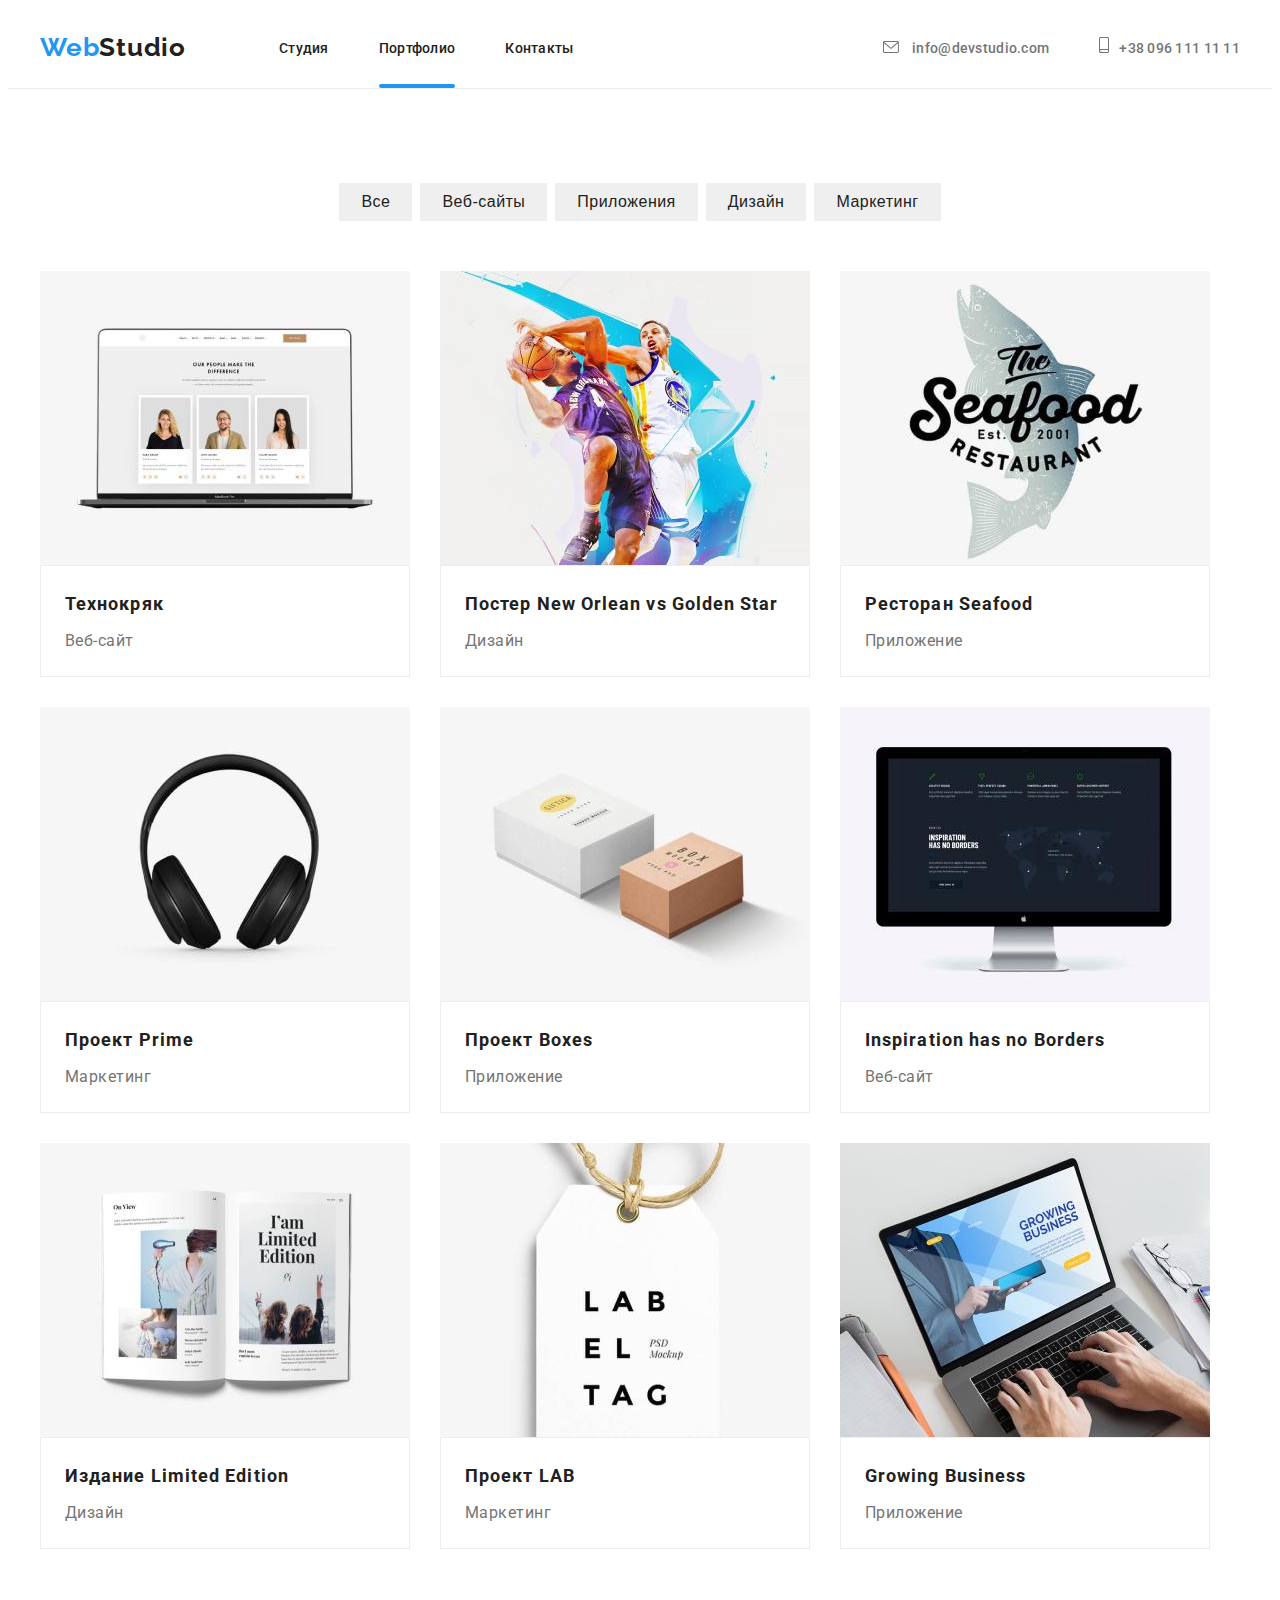
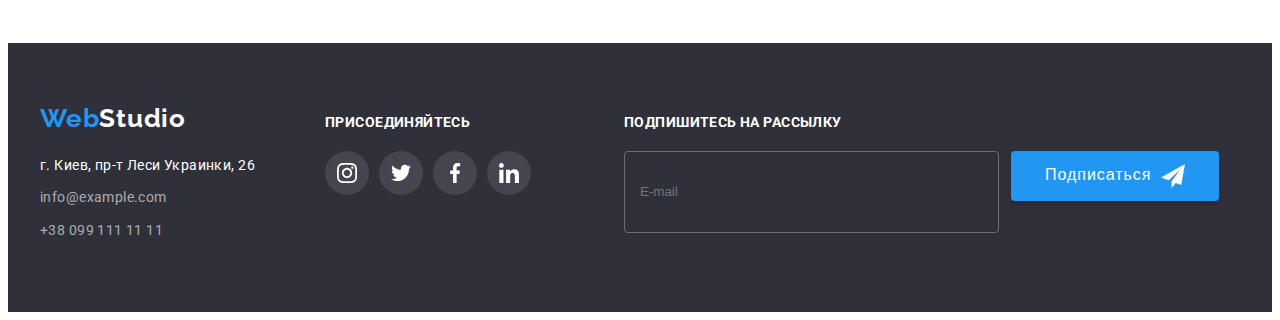
==== portfolio.html @ ad9129a8 "add new repository" ====
<!DOCTYPE html>
<html lang="en">
<head>
    <meta charset="UTF-8">
    <meta http-equiv="X-UA-Compatible" content="IE=edge">
    <meta name="viewport" content="width=device-width, initial-scale=1.0">
    <title>Document</title>
    <link rel="preconnect" href="https://fonts.googleapis.com">
    <link rel="preconnect" href="https://fonts.gstatic.com" crossorigin>
    <link href="https://fonts.googleapis.com/css2?family=Raleway:wght@700&family=Roboto:wght@400;500;700;900&display=swap" rel="stylesheet">
    <link rel="stylesheet" href="https://cdnjs.cloudflare.com/ajax/libs/modern-normalize/1.1.0/modern-normalize.min.css" integrity="sha512-wpPYUAdjBVSE4KJnH1VR1HeZfpl1ub8YT/NKx4PuQ5NmX2tKuGu6U/JRp5y+Y8XG2tV+wKQpNHVUX03MfMFn9Q==" crossorigin="anonymous" referrerpolicy="no-referrer" />
    <link rel="stylesheet" href="./css/main.min.css">
</head>
<body>
    <header class="header">
        <div class="container header-container">
        <nav class="header-nav">
        <a href="./index.html" class="logo header-logo link">
            <span class="web">Web</span>Studio</a>
            <ul class="list site-nav">
                <li class="site-nav__item">
                    <a class="site-nav__link link" href="./index.html">Студия</a>
                </li>
                <li class="site-nav__item">
                    <a class="site-nav__link link current" href="Портфолио">Портфолио</a>
                </li>
                <li class="site-nav__item">
                    <a class="site-nav__link link" href="">Контакты</a>
                </li>
            </ul>
        </nav>
            <ul class="list site-nav header-connect">
                <li class="site-nav__item">
                    <a class="header-site__link link" href="info@devstudio.com">
                        <svg class="contact-nav__icon" width="16" height="12">
                            <use href="./images/sprite.svg#icon-envelopehover"></use>
                        </svg> info@devstudio.com
                    </a>
                </li>
                <li class="site-nav__item">
                    <a class="header-tel__link link" href="tel:+380961111111">
                        <svg class="contact-nav__icon" width="10" height="16">
                            <use href="./images/sprite.svg#icon-smartphone"></use>
                        </svg>+38 096 111 11 11
                    </a>
                </li>
            </ul>     
        </div>
    </header>
    <section class="visually">
        <div class="container">
        <h1 hidden class="visually-portfolio">Портфолио</h1> 
        <ul class="visually-list list">
            <li class="visually-item"><button type="button" class="visually-btn">Все</button></li>
            <li class="visually-item"><button type="button" class="visually-btn">Веб-сайты</button></li>
            <li class="visually-item"><button type="button" class="visually-btn">Приложения</button></li>
            <li class="visually-item"><button type="button" class="visually-btn">Дизайн</button></li>
            <li class="visually-item"><button type="button" class="visually-btn">Маркетинг</button></li>
        </ul>
        <ul class="hidden-list list">
            <li class="hiden-item">
            <div class="hiden-item-wrap">
                <a href="" class="hiden-link link">
                <img src="./images/portfolio/website.jpg" alt="вебсайт" width="370">
                <p class="hiden-picture-text">Технокряк это современная площадка распространения коронавируса. Компании используют эту платформу для цифрового шпионажа и атак на защищённые сервера конкурентов.</p>
            </div>
                <div class="hiden-about">
                <h3 class="hidden-lines">Технокряк</h3>
                <p class="hidden-text">Веб-сайт</p>
            </div>
                </a>
            </li>   
            <li class="hiden-item">
                <div class="hiden-item-wrap">
                <a href="" class="hiden-link link">
                <img src="./images/portfolio/neworlean.jpg" alt="постер" width="370">
                <p class="hiden-picture-text">Технокряк это современная площадка распространения коронавируса. Компании используют эту платформу для цифрового шпионажа и атак на защищённые сервера конкурентов.</p>
            </div>
                <div class="hiden-about">
                <h3 class="hidden-lines">Постер <span lang="en">New Orlean vs Golden Star</span> </h3>
                <p class="hidden-text">Дизайн</p>
            </div>
                </a>
            </li>
            <li class="hiden-item">
                <div class="hiden-item-wrap">
                <a href="" class="hiden-link link">
                <img src="./images/portfolio/seafood.jpg" alt="ресторан" width="370">
                <p class="hiden-picture-text">Технокряк это современная площадка распространения коронавируса. Компании используют эту платформу для цифрового шпионажа и атак на защищённые сервера конкурентов.</p>
            </div>
                <div class="hiden-about">
                <h3 class="hidden-lines">Ресторан <span lang="en">Seafood</span> </h3>
                <p class="hidden-text">Приложение</p>
            </div>
                </a>
            </li>
            <li class="hiden-item">
                <div class="hiden-item-wrap">
                <a href="" class="hiden-link link">
                <img src="./images/portfolio/prime.jpg" alt="наушники" width="370">
                <p class="hiden-picture-text">Технокряк это современная площадка распространения коронавируса. Компании используют эту платформу для цифрового шпионажа и атак на защищённые сервера конкурентов.</p>
            </div>
                <div class="hiden-about">
                <h3 class="hidden-lines">Проект <span lang="en">Prime</span> </h3>
                <p class="hidden-text">Маркетинг</p>
            </div>
                </a>
            </li>
            <li class="hiden-item">
                <div class="hiden-item-wrap">
                <a href="" class="hiden-link link">
                <img src="./images/portfolio/boxes.jpg" alt="бокси" width="370">
                <p class="hiden-picture-text">Технокряк это современная площадка распространения коронавируса. Компании используют эту платформу для цифрового шпионажа и атак на защищённые сервера конкурентов.</p>
            </div>
                <div class="hiden-about">
                <h3 class="hidden-lines">Проект <span lang="en">Boxes</span> </h3>
                <p class="hidden-text">Приложение</p>
            </div>
                </a>
            </li>
            <li class="hiden-item">
                <div class="hiden-item-wrap">
                <a href="" class="hiden-link link">
                <img src="./images/portfolio/bordes.jpg" alt="сайт" width="370">
                <p class="hiden-picture-text">Технокряк это современная площадка распространения коронавируса. Компании используют эту платформу для цифрового шпионажа и атак на защищённые сервера конкурентов.</p>
            </div>
                <div class="hiden-about">
                <h3 class="hidden-lines">Inspiration has no Borders</h3>
                <p class="hidden-text">Веб-сайт</p>
            </div>
                </a>
            </li>
            <li class="hiden-item">
                <div class="hiden-item-wrap">
                <a href="" class="hiden-link link">
                <img src="./images/portfolio/edition.jpg" alt="книга" width="370">
                <p class="hiden-picture-text">Технокряк это современная площадка распространения коронавируса. Компании используют эту платформу для цифрового шпионажа и атак на защищённые сервера конкурентов.</p>
            </div>
                <div class="hiden-about">
                <h3 class="hidden-lines">Издание Limited Edition</h3>
                <p class="hidden-text">Дизайн</p>
            </div>
                </a>
            </li>
            <li class="hiden-item">
                <div class="hiden-item-wrap">
                <a href="" class="hiden-link link">
                <img src="./images/portfolio/lab.jpg" alt="лейбл" width="370">
                <p class="hiden-picture-text">Технокряк это современная площадка распространения коронавируса. Компании используют эту платформу для цифрового шпионажа и атак на защищённые сервера конкурентов.</p>
            </div>
                <div class="hiden-about">
                <h3 class="hidden-lines">Проект LAB</h3>
                <p class="hidden-text">Маркетинг</p>
            </div>
                </a>
            </li>
            <li class="hiden-item">
                <div class="hiden-item-wrap">
                <a href="" class="hiden-link link">
                <img src="./images/portfolio/business.jpg" alt="ноутбук" width="370">
                <p class="hiden-picture-text">Технокряк это современная площадка распространения коронавируса. Компании используют эту платформу для цифрового шпионажа и атак на защищённые сервера конкурентов.</p>
            </div>
                <div class="hiden-about">
                <h3 class="hidden-lines">Growing Business</h3>
                <p class="hidden-text">Приложение</p>
            </div>
                </a>
            </li>
        </ul>
        </div>
    </section>
    <footer class="footer-class">
        <div class="container">
            <div class="footer-container">
                <div class="footer-left">
                <a href="./index.html" class="logo logo-footer link">
                <span class="web">Web</span>Studio</a> 
                <address class="footer-address">г. Киев, пр-т Леси Украинки, 26</address>
                <ul class="footer-list list">
                    <li class="footer-item"> <a class="footer-header-site link" href="info@example.com">info@example.com</a></li>
                    <li class="footer-item"> <a class="footer-header-tel link" href=" +380991111111"> +38 099 111 11 11</a></li>
                </ul>
                </div>
                <div class="footer-right">
                    <h2 class="title-footer-right">присоединяйтесь</h2>
                    <ul class="command-social list footer-social-list">
                        <li class="footer-social-item">
                            <a href="" class="footer-social-link">
                                <svg class="-footer-social-icon" width="20" height="20">
                                    <use
                                        href="./images/sprite.svg#icon-instagram-footer">
                                    </use>
                                </svg>
                            </a>
                        </li>
                        <li class="footer-social-item">
                            <a href="" class="footer-social-link">
                                <svg class="footer-social-icon" width="20" height="20">
                                    <use
                                        href="./images/sprite.svg#icon-twitter-footer">
                                    </use>
                                </svg>
                            </a>
                        </li>
                        <li class="footer-social-item">
                            <a href="" class="footer-social-link">
                                <svg class="footer-social-icon" width="20" height="20">
                                    <use
                                        href="./images/sprite.svg#icon-facebook-footer">
                                    </use>
                                </svg>
                            </a>
                        </li>
                        <li class="footer-social-item">
                            <a href="" class="footer-social-link">
                                <svg class="footer-social-icon" width="20" height="20">
                                    <use
                                        href="./images/sprite.svg#icon-linkedin-footer">
                                    </use>
                                </svg>
                            </a>
                        </li>
                    </ul>
                </div>
                <div class="subscribe-footer">
                    <h2 class="subscribe-tittle">Подпишитесь на рассылку</h2>
                    <div class="subscribe-footer-block">
                        <form class="subscribe-form" name="e-mail">
                        
                            <label class="subscribe-label" for="e-mail">
                                <input class="subscribe-input" type="e-mail" name="e-mail" placeholder="E-mail">
                            </label>
                        
                        </form>
                        <button type="submit" class="subscribe-button">Подписаться
                            <svg class="subscribe-icon" width="24" height="24">
                                <use href="./images/sprite.svg#icon-icon-send"></use>
                            </svg>
                        </button>
                    </div>
                </div>
            </div>    
        </div>
    </footer>
</body>
</html>
---- css/main.min.css ----
:root{--primery-text-color: #212121;--second-text-color: #757575;--primary-title-color: #ffffff;--secondary-title-color: #212121;--accent-color: #2196F3}.visually-hidden{position:absolute;white-space:nowrap;width:1px;height:1px;overflow:hidden;border:0;padding:0;clip:rect(0 0 0 0);clip-path:inset(50%);margin:-1px}body{font-family:'Roboto', sans-serif}p,h1,h2,h3,h4,h5,h6{margin:0}ul{margin:0;padding:0}button{cursor:pointer}img{display:block}.list{list-style:none}.link{text-decoration:none}.container{width:1200px;padding-left:15px;padding-right:15px;margin:0 auto}.modal-btn{border:1px solid rgba(0,0,0,0.1);background-color:transparent;width:30px;height:30px;border-radius:50%;position:absolute;top:8px;right:10px;display:flex;align-items:center;justify-content:center;transition:color 250ms cubic-bezier(0.4, 0, 0.2, 1)}.modal-btn:hover,.modal-btn:focus{color:var(--accent-color)}.social-link{width:100%;height:100%;background-color:var(--primary-title-color);border-radius:50%;display:flex;align-items:center;justify-content:center;transition:background-color 250ms cubic-bezier(0.4, 0, 0.2, 1)}.social-link:hover,.social-link:focus{background-color:var(--accent-color)}.social-icon{fill:#AFB1B8;transition:fill 250ms cubic-bezier(0.4, 0, 0.2, 1)}.social-link:hover .social-icon,.social-link:focus .social-icon{fill:var(--primary-title-color)}.work-foto{padding-bottom:94px}.title{margin-bottom:50px;font-weight:700;font-size:36px;line-height:1.16;text-align:center;letter-spacing:0.03em;color:var(--primery-text-color)}.title-list{display:flex;margin-left:-30px}.title-item{flex-basis:calc(100% / 3 - 30px);margin-left:30px}.title-text-wrap{position:relative}.title-text{display:block;bottom:0;padding:0;padding-top:27px;padding-bottom:27px;width:100%;text-align:center;font-weight:700;font-size:14px;line-height:1.14;letter-spacing:0.03em;text-transform:uppercase;color:var(--primary-title-color);position:absolute;background-color:rgba(47,48,58,0.8)}.backdrop{width:100vw;height:100vh;background-color:rgba(47,48,58,0.4);position:fixed;top:0;transition:opacity 250ms cubic-bezier(0.4, 0, 0.2, 1),visibility 250ms cubic-bezier(0.4, 0, 0.2, 1)}.backdrop.is-hidden .modal{transform:translate(100%);transition:transform 500ms cubic-bezier(0.4, 0, 0.2, 1)}.backdrop.is-hidden{visibility:hidden;opacity:0;pointer-events:none}.modal{position:absolute;width:528px;min-height:581px;background-color:var(--primary-title-color);border-radius:4px;top:50%;left:50%;transform:translate(-50%, -50%);transition:transform 500ms cubic-bezier(0.4, 0, 0.2, 1);padding:40px}.modal-close-icon{fill:currentColor}.modal-form{display:flex;flex-direction:column}.modal-form-head{font-weight:700;font-size:20px;line-height:1.15;text-align:center;letter-spacing:0.03em;color:var(--primery-text-color);margin-bottom:12px}.modal-form-field{font-size:12px;line-height:1.16;letter-spacing:0.01em;color:var(--second-text-color);margin-bottom:10px}.modal-form-wraper{position:relative;display:block;margin-top:4px}.modal-form-input{width:100%;height:40px;padding-left:30px;border:1px solid rgba(33,33,33,0.2);border-radius:4px;transition:border-color 250ms cubic-bezier(0.4, 0, 0.2, 1)}.modal-form-input:focus{outline:none;border-color:var(--accent-color)}.modal-icon{position:absolute;top:50%;left:12px;transform:translateY(-50%);transition:fill 250ms cubic-bezier(0.4, 0, 0.2, 1)}.modal-form-input:focus+.modal-icon{fill:var(--accent-color)}.modal-form-message{width:100%;height:120px;margin-top:4px;padding:12px 16px;border:1px solid rgba(33,33,33,0.2);border-radius:4px;resize:none;transition:border-color 250ms cubic-bezier(0.4, 0, 0.2, 1)}.modal-form-message:focus{outline:none;border-color:var(--accent-color)}.modal-form-checkbox-label{display:flex;align-items:center;justify-content:center;margin-bottom:30px;font-size:14px;line-height:1.71;letter-spacing:0.03em;color:var(--second-text-color)}.modal-form-checkbox-label::before{display:block;content:'';width:15px;height:15px;margin-right:7px;border:2px solid #212121;cursor:pointer;transition:background-color 250ms cubic-bezier(0.4, 0, 0.2, 1)}.modal-form-checkbox:checked+.modal-form-checkbox-label::before{background-color:var(--accent-color);background-image:url(../images/check.svg);background-position:center;background-repeat:no-repeat;background-size:cover}.modal-form-checkbox:focus+.modal-form-checkbox-label::before{border-color:var(--accent-color)}.modal-form-checkbox-label-one{color:var(--accent-color)}.modal-form-button{display:flex;width:200px;height:50px;font-weight:700;font-size:16px;line-height:1.87;align-self:center;align-items:center;justify-content:center;letter-spacing:0.06em;color:var(--primary-title-color);background-color:var(--accent-color);border:none}.header{padding-top:24px;padding-bottom:25px;border-bottom:1px solid #ECECEC}.header-container{display:flex}.logo{font-family:Raleway;font-weight:700;font-size:26px;line-height:1.19;letter-spacing:0.03em;color:var(--primery-text-color)}.web{color:var(--accent-color)}.site-nav__item:not(:last-child){margin-right:50px}.header-logo{margin-right:93px}.header-nav{display:flex;align-items:center}.site-nav{display:flex}.site-nav__link{font-weight:500;font-size:14px;line-height:1.14;letter-spacing:0.02em;color:var(--primery-text-color);transition:color 250ms cubic-bezier(0.4, 0, 0.2, 1);position:relative}.site-nav__link:hover,.site-nav__link:focus{color:var(--accent-color)}.site-nav__link.current::after{content:'';width:100%;position:absolute;height:4px;border-radius:2px;display:block;bottom:-32px;background-color:var(--accent-color)}.header-connect{margin-left:auto;align-items:center}.header-site__link{font-weight:500;font-size:14px;line-height:1.14;letter-spacing:0.02em;color:var(--second-text-color);transition:color 250ms cubic-bezier(0.4, 0, 0.2, 1)}.header-site__link:hover,.header-site__link:focus{color:var(--accent-color)}.contact-nav__icon{fill:currentColor;margin-right:10px;justify-content:center}.header-tel__link{font-weight:500;font-size:14px;line-height:1.14;letter-spacing:0.02em;color:var(--second-text-color);transition:color 250ms cubic-bezier(0.4, 0, 0.2, 1)}.header-tel__link:hover,.header-tel__link:focus{color:var(--accent-color)}.hero{padding-top:200px;padding-bottom:200px;background-color:var(--primery-text-color);background-image:linear-gradient(rgba(47,48,58,0.4), rgba(47,48,58,0.4)),url(../images/hero-bg.jpg);background-repeat:no-repeat;background-size:cover;background-position:center}.hero-title{margin:0 auto;max-width:696;margin-bottom:30px;font-weight:900;font-size:44px;line-height:1.36;letter-spacing:0.06em;text-align:center;text-transform:uppercase;color:var(--primary-title-color)}.hero-btn{display:block;margin:0 auto;background-repeat:4px;margin-top:30;margin-bottom:200;background-color:var(--accent-color)}.button{min-width:200px;height:50px;cursor:pointer;font-family:inherit;font-weight:bold;font-size:16px;line-height:1.87;letter-spacing:0.06em;color:var(--primary-title-color)}.about{padding-top:94px;padding-bottom:94px}.third-title{max-width:270px;font-weight:700;font-size:14px;line-height:1.14;letter-spacing:0.03em;text-transform:uppercase;color:var(--primery-text-color)}.about-list{display:flex;margin-left:-30px}.about-item{flex-basis:calc(100% / 4 - 30);margin-left:30px}.about-text{margin-top:10px;min-width:270px;font-size:14px;line-height:1.71;letter-spacing:0.03em;color:var(--second-text-color)}.about-icon{display:flex;align-items:center;justify-content:center;width:270px;height:120px;margin-bottom:30px;border-radius:4px;background-color:#F5F4FA}.about-icons:last-child{margin-right:0}.about-icons{margin-right:30px;justify-content:center;transition:fill 250ms linear}.about-icons:hover,.about-icons:focus{fill:var(--accent-color)}.section-command{padding-top:94px;padding-bottom:94px;background-color:#F5F4FA}.title-command{margin-bottom:50px;font-weight:700;font-size:36px;line-height:1.16;text-align:center;letter-spacing:0.03em;color:var(--primery-text-color)}.title-list-command{display:flex;margin-left:-30px}.command-item{flex-basis:calc(100% / 4 -30px);margin-left:30px;background-color:var(--primary-title-color);box-shadow:0px 1px 3px rgba(0,0,0,0.12),0px 1px 1px rgba(0,0,0,0.14),0px 2px 1px rgba(0,0,0,0.2)}.name{font-weight:500;font-size:16px;line-height:1.19;letter-spacing:0.03em;color:var(--primery-text-color);margin-bottom:10px}.command-item-desciption{padding-top:30px;padding-bottom:30px;text-align:center}.speciality{padding-top:8px;margin-bottom:16px;font-size:16px;line-height:1.19;letter-spacing:0.03em;color:var(--second-text-color)}.social-list{display:flex;justify-content:center}.social-item{width:44px;height:44px;margin-right:10px}.social-item:last-child{margin-right:0}.clients{padding-top:94px;padding-bottom:94px}.title-clients{margin-bottom:50px;font-weight:700;font-size:36px;line-height:1.16;text-align:center;letter-spacing:0.03em;color:var(--primery-text-color)}.clients-list{width:170px;height:92px;margin-right:30px}.clients-list:last-child{margin-right:0}.clients-about{display:flex;align-items:center;justify-content:center}.clients-item{background-position:center;background-repeat:no-repeat;border:1px solid #AFB1B8;border-radius:4px;height:92px}.clients-item:hover,.clients-item:focus{border-color:var(--accent-color)}.clients-link{width:100%;height:100%;display:flex;align-items:center;justify-content:center;transition:background-color 250ms cubic-bezier(0.4, 0, 0.2, 1)}.clients-link:hover,.clients-link:focus{color:var(--accent-color)}.clients-icon{fill:#AFB1B8;transition:fill 250ms cubic-bezier(0.4, 0, 0.2, 1)}.clients-link:hover .clients-icon,.clients-link:focus .clients-icon{fill:var(--accent-color)}.footer-class{padding-top:60px;padding-bottom:60px;background-color:#2F303A}.logo-footer{display:block;margin-bottom:20px;color:var(--primary-title-color)}.footer-address{margin-bottom:9px;font-style:normal;font-size:14px;line-height:1.71;letter-spacing:0.03em;color:var(--primary-title-color)}.footer-list{font-size:14px;line-height:1.71;letter-spacing:0.03em;color:rgba(255,255,255,0.6)}.footer-item{margin-bottom:9px}.footer-header-site{font-size:14px;line-height:1.71;letter-spacing:0.03em;color:rgba(255,255,255,0.6);transition:color 250ms cubic-bezier(0.4, 0, 0.2, 1)}.footer-header-site:hover,.footer-header-site:focus{color:var(--accent-color)}.footer-header-tel{font-size:14px;line-height:1.71;letter-spacing:0.03em;color:rgba(255,255,255,0.6);transition:color 250ms cubic-bezier(0.4, 0, 0.2, 1)}.footer-header-tel:hover,.footer-header-tel:focus{color:var(--accent-color)}.footer-container{display:flex;align-items:baseline}.footer-right{padding-left:70px}.title-footer-right{padding-bottom:20px;font-weight:700;font-size:14px;line-height:1.14;letter-spacing:0.03em;text-transform:uppercase;color:var(--primary-title-color)}.footer-social-list{display:flex;justify-content:center}.footer-social-item{width:44px;height:44px;margin-right:10px}.footer-social-item:last-child{margin-right:0}.footer-social-icon{fill:var(--primary-title-color);transition:fill 250ms cubic-bezier(0.4, 0, 0.2, 1)}.footer-social-link:hover .footer-social-icon,.footer-social-link:focus .footer-social-icon{fill:var(--primary-title-color)}.footer-social-link{width:100%;height:100%;background-color:rgba(255,255,255,0.1);border-radius:50%;display:flex;align-items:center;justify-content:center;transition:background-color 250ms cubic-bezier(0.4, 0, 0.2, 1)}.footer-social-link:hover,.footer-social-link:focus{background-color:var(--accent-color)}.subscribe-tittle{margin-bottom:20px;font-weight:700;font-size:14px;line-height:1.14;letter-spacing:0.03em;text-transform:uppercase;color:var(--primary-title-color)}.subscribe-footer{margin-left:93px}.subscribe-footer-block{display:flex}.subscribe-form{margin-right:12px}.subscribe-input{width:358px;height:50px;display:inline-block;padding:15px 0 15px 15px;border:1px solid rgba(255,255,255,0.3);border-radius:4px;background-color:inherit;color:var(--primary-title-color)}.subscribe-button{display:flex;align-items:center;min-width:200px;height:50px;padding:10px 32px;border-radius:4px;border-color:transparent;font-size:16px;line-height:1.9;letter-spacing:0.06em;color:var(--primary-title-color);background-color:var(--accent-color);cursor:pointer;box-shadow:0px 4px 4px rgba(0,0,0,0.15)}.subscribe-icon{margin-left:10px}.visually{padding-top:94px;padding-bottom:94px}.visually-list{padding-bottom:50px;display:flex;margin-left:-8px;justify-content:center}.visually-btn{padding-top:6px;padding-bottom:6px;padding-right:22px;padding-left:22px;border:none;text-align:center;font-weight:500;font-size:16px;line-height:1.62;letter-spacing:0.03em;color:var(--primery-text-color);transition:color 250ms cubic-bezier(0.4, 0, 0.2, 1),background-color 250ms cubic-bezier(0.4, 0, 0.2, 1)}.visually-btn:hover,.visually-btn:focus{color:var(--primary-title-color);background-color:var(--accent-color)}.visually-item{flex-basis:calc(100% / 5 -8px);margin-left:8px}.hidden-list{display:flex;flex-wrap:wrap;margin-left:-30px;margin-bottom:-30px;font-weight:700;font-size:18px;line-height:2;letter-spacing:0.06em;color:var(--primery-text-color)}.hiden-item{flex-basis:calc(100% 9 -30px);margin-left:30px;margin-bottom:30px}.hiden-item:hover .hiden-picture-text{transform:translateY(0)}.hiden-about{padding-top:20px;padding-bottom:20px;padding-left:24px;padding-right:24px;border:1px solid #EEEEEE}.hidden-lines{font-weight:700;font-size:18px;line-height:2;letter-spacing:0.06em;color:var(--primery-text-color)}.hidden-text{padding-top:4px;font-weight:normal;font-size:16px;line-height:1.87;letter-spacing:0.03em;color:var(--second-text-color)}.hiden-link{display:block;color:var(--primery-text-color);text-decoration:none;transition:box-shadow 250ms cubic-bezier(0.4, 0, 0.2, 1)}.hiden-link:hover,.hiden-link:focus{box-shadow:0px 1px 1px rgba(0,0,0,0.12),0px 4px 4px rgba(0,0,0,0.06),1px 4px 6px rgba(0,0,0,0.16)}.hiden-item-wrap{position:relative;overflow:hidden}.hiden-picture-text{position:absolute;top:0;left:0;color:var(--primary-title-color);line-height:1.56;background-color:rgba(33,150,243,0.9);padding:63px 40px;height:100%;transform:translateY(100%);transition:transform 250ms cubic-bezier(0.4, 0, 0.2, 1)}
/*# sourceMappingURL=main.min.css.map */
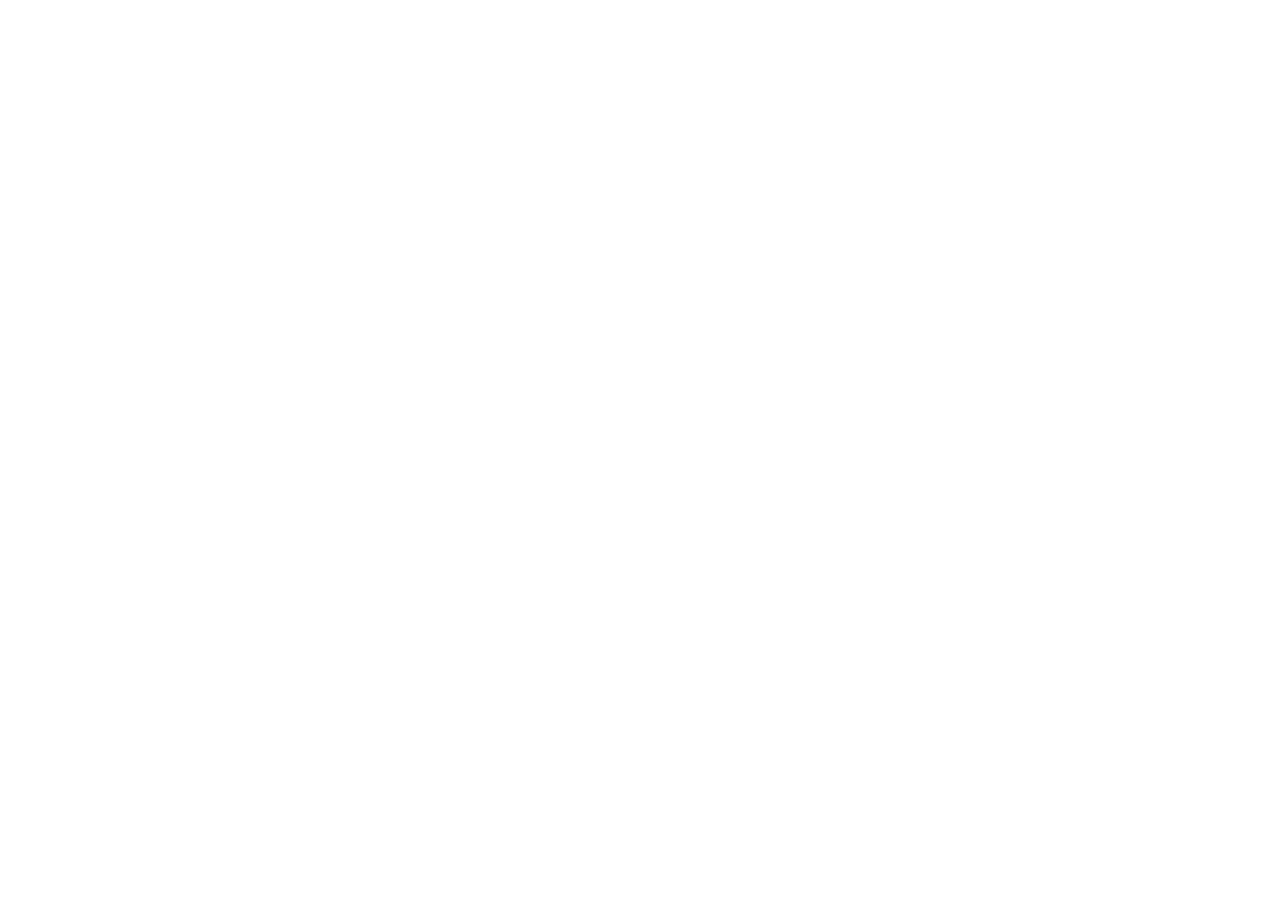
==== commit 17aee8e4: "add" ====
--- a/portfolio.html
+++ b/portfolio.html
@@ -12,7 +12,7 @@
     <link rel="stylesheet" href="./css/main.min.css">
 </head>
 <body>
-    <header class="header">
+    <!-- <header class="header">
         <div class="container header-container">
         <nav class="header-nav">
         <a href="./index.html" class="logo header-logo link">
@@ -46,8 +46,8 @@
                 </li>
             </ul>     
         </div>
-    </header>
-    <section class="visually">
+    </header> -->
+    <!-- <section class="visually">
         <div class="container">
         <h1 hidden class="visually-portfolio">Портфолио</h1> 
         <ul class="visually-list list">
@@ -168,8 +168,8 @@
             </li>
         </ul>
         </div>
-    </section>
-    <footer class="footer-class">
+    </section> -->
+    <!-- <footer class="footer-class">
         <div class="container">
             <div class="footer-container">
                 <div class="footer-left">
@@ -241,6 +241,6 @@
                 </div>
             </div>    
         </div>
-    </footer>
+    </footer> -->
 </body>
 </html>--- a/css/main.min.css
+++ b/css/main.min.css
@@ -1,2 +1,2 @@
-:root{--primery-text-color: #212121;--second-text-color: #757575;--primary-title-color: #ffffff;--secondary-title-color: #212121;--accent-color: #2196F3}.visually-hidden{position:absolute;white-space:nowrap;width:1px;height:1px;overflow:hidden;border:0;padding:0;clip:rect(0 0 0 0);clip-path:inset(50%);margin:-1px}body{font-family:'Roboto', sans-serif}p,h1,h2,h3,h4,h5,h6{margin:0}ul{margin:0;padding:0}button{cursor:pointer}img{display:block}.list{list-style:none}.link{text-decoration:none}.container{width:1200px;padding-left:15px;padding-right:15px;margin:0 auto}.modal-btn{border:1px solid rgba(0,0,0,0.1);background-color:transparent;width:30px;height:30px;border-radius:50%;position:absolute;top:8px;right:10px;display:flex;align-items:center;justify-content:center;transition:color 250ms cubic-bezier(0.4, 0, 0.2, 1)}.modal-btn:hover,.modal-btn:focus{color:var(--accent-color)}.social-link{width:100%;height:100%;background-color:var(--primary-title-color);border-radius:50%;display:flex;align-items:center;justify-content:center;transition:background-color 250ms cubic-bezier(0.4, 0, 0.2, 1)}.social-link:hover,.social-link:focus{background-color:var(--accent-color)}.social-icon{fill:#AFB1B8;transition:fill 250ms cubic-bezier(0.4, 0, 0.2, 1)}.social-link:hover .social-icon,.social-link:focus .social-icon{fill:var(--primary-title-color)}.work-foto{padding-bottom:94px}.title{margin-bottom:50px;font-weight:700;font-size:36px;line-height:1.16;text-align:center;letter-spacing:0.03em;color:var(--primery-text-color)}.title-list{display:flex;margin-left:-30px}.title-item{flex-basis:calc(100% / 3 - 30px);margin-left:30px}.title-text-wrap{position:relative}.title-text{display:block;bottom:0;padding:0;padding-top:27px;padding-bottom:27px;width:100%;text-align:center;font-weight:700;font-size:14px;line-height:1.14;letter-spacing:0.03em;text-transform:uppercase;color:var(--primary-title-color);position:absolute;background-color:rgba(47,48,58,0.8)}.backdrop{width:100vw;height:100vh;background-color:rgba(47,48,58,0.4);position:fixed;top:0;transition:opacity 250ms cubic-bezier(0.4, 0, 0.2, 1),visibility 250ms cubic-bezier(0.4, 0, 0.2, 1)}.backdrop.is-hidden .modal{transform:translate(100%);transition:transform 500ms cubic-bezier(0.4, 0, 0.2, 1)}.backdrop.is-hidden{visibility:hidden;opacity:0;pointer-events:none}.modal{position:absolute;width:528px;min-height:581px;background-color:var(--primary-title-color);border-radius:4px;top:50%;left:50%;transform:translate(-50%, -50%);transition:transform 500ms cubic-bezier(0.4, 0, 0.2, 1);padding:40px}.modal-close-icon{fill:currentColor}.modal-form{display:flex;flex-direction:column}.modal-form-head{font-weight:700;font-size:20px;line-height:1.15;text-align:center;letter-spacing:0.03em;color:var(--primery-text-color);margin-bottom:12px}.modal-form-field{font-size:12px;line-height:1.16;letter-spacing:0.01em;color:var(--second-text-color);margin-bottom:10px}.modal-form-wraper{position:relative;display:block;margin-top:4px}.modal-form-input{width:100%;height:40px;padding-left:30px;border:1px solid rgba(33,33,33,0.2);border-radius:4px;transition:border-color 250ms cubic-bezier(0.4, 0, 0.2, 1)}.modal-form-input:focus{outline:none;border-color:var(--accent-color)}.modal-icon{position:absolute;top:50%;left:12px;transform:translateY(-50%);transition:fill 250ms cubic-bezier(0.4, 0, 0.2, 1)}.modal-form-input:focus+.modal-icon{fill:var(--accent-color)}.modal-form-message{width:100%;height:120px;margin-top:4px;padding:12px 16px;border:1px solid rgba(33,33,33,0.2);border-radius:4px;resize:none;transition:border-color 250ms cubic-bezier(0.4, 0, 0.2, 1)}.modal-form-message:focus{outline:none;border-color:var(--accent-color)}.modal-form-checkbox-label{display:flex;align-items:center;justify-content:center;margin-bottom:30px;font-size:14px;line-height:1.71;letter-spacing:0.03em;color:var(--second-text-color)}.modal-form-checkbox-label::before{display:block;content:'';width:15px;height:15px;margin-right:7px;border:2px solid #212121;cursor:pointer;transition:background-color 250ms cubic-bezier(0.4, 0, 0.2, 1)}.modal-form-checkbox:checked+.modal-form-checkbox-label::before{background-color:var(--accent-color);background-image:url(../images/check.svg);background-position:center;background-repeat:no-repeat;background-size:cover}.modal-form-checkbox:focus+.modal-form-checkbox-label::before{border-color:var(--accent-color)}.modal-form-checkbox-label-one{color:var(--accent-color)}.modal-form-button{display:flex;width:200px;height:50px;font-weight:700;font-size:16px;line-height:1.87;align-self:center;align-items:center;justify-content:center;letter-spacing:0.06em;color:var(--primary-title-color);background-color:var(--accent-color);border:none}.header{padding-top:24px;padding-bottom:25px;border-bottom:1px solid #ECECEC}.header-container{display:flex}.logo{font-family:Raleway;font-weight:700;font-size:26px;line-height:1.19;letter-spacing:0.03em;color:var(--primery-text-color)}.web{color:var(--accent-color)}.site-nav__item:not(:last-child){margin-right:50px}.header-logo{margin-right:93px}.header-nav{display:flex;align-items:center}.site-nav{display:flex}.site-nav__link{font-weight:500;font-size:14px;line-height:1.14;letter-spacing:0.02em;color:var(--primery-text-color);transition:color 250ms cubic-bezier(0.4, 0, 0.2, 1);position:relative}.site-nav__link:hover,.site-nav__link:focus{color:var(--accent-color)}.site-nav__link.current::after{content:'';width:100%;position:absolute;height:4px;border-radius:2px;display:block;bottom:-32px;background-color:var(--accent-color)}.header-connect{margin-left:auto;align-items:center}.header-site__link{font-weight:500;font-size:14px;line-height:1.14;letter-spacing:0.02em;color:var(--second-text-color);transition:color 250ms cubic-bezier(0.4, 0, 0.2, 1)}.header-site__link:hover,.header-site__link:focus{color:var(--accent-color)}.contact-nav__icon{fill:currentColor;margin-right:10px;justify-content:center}.header-tel__link{font-weight:500;font-size:14px;line-height:1.14;letter-spacing:0.02em;color:var(--second-text-color);transition:color 250ms cubic-bezier(0.4, 0, 0.2, 1)}.header-tel__link:hover,.header-tel__link:focus{color:var(--accent-color)}.hero{padding-top:200px;padding-bottom:200px;background-color:var(--primery-text-color);background-image:linear-gradient(rgba(47,48,58,0.4), rgba(47,48,58,0.4)),url(../images/hero-bg.jpg);background-repeat:no-repeat;background-size:cover;background-position:center}.hero-title{margin:0 auto;max-width:696;margin-bottom:30px;font-weight:900;font-size:44px;line-height:1.36;letter-spacing:0.06em;text-align:center;text-transform:uppercase;color:var(--primary-title-color)}.hero-btn{display:block;margin:0 auto;background-repeat:4px;margin-top:30;margin-bottom:200;background-color:var(--accent-color)}.button{min-width:200px;height:50px;cursor:pointer;font-family:inherit;font-weight:bold;font-size:16px;line-height:1.87;letter-spacing:0.06em;color:var(--primary-title-color)}.about{padding-top:94px;padding-bottom:94px}.third-title{max-width:270px;font-weight:700;font-size:14px;line-height:1.14;letter-spacing:0.03em;text-transform:uppercase;color:var(--primery-text-color)}.about-list{display:flex;margin-left:-30px}.about-item{flex-basis:calc(100% / 4 - 30);margin-left:30px}.about-text{margin-top:10px;min-width:270px;font-size:14px;line-height:1.71;letter-spacing:0.03em;color:var(--second-text-color)}.about-icon{display:flex;align-items:center;justify-content:center;width:270px;height:120px;margin-bottom:30px;border-radius:4px;background-color:#F5F4FA}.about-icons:last-child{margin-right:0}.about-icons{margin-right:30px;justify-content:center;transition:fill 250ms linear}.about-icons:hover,.about-icons:focus{fill:var(--accent-color)}.section-command{padding-top:94px;padding-bottom:94px;background-color:#F5F4FA}.title-command{margin-bottom:50px;font-weight:700;font-size:36px;line-height:1.16;text-align:center;letter-spacing:0.03em;color:var(--primery-text-color)}.title-list-command{display:flex;margin-left:-30px}.command-item{flex-basis:calc(100% / 4 -30px);margin-left:30px;background-color:var(--primary-title-color);box-shadow:0px 1px 3px rgba(0,0,0,0.12),0px 1px 1px rgba(0,0,0,0.14),0px 2px 1px rgba(0,0,0,0.2)}.name{font-weight:500;font-size:16px;line-height:1.19;letter-spacing:0.03em;color:var(--primery-text-color);margin-bottom:10px}.command-item-desciption{padding-top:30px;padding-bottom:30px;text-align:center}.speciality{padding-top:8px;margin-bottom:16px;font-size:16px;line-height:1.19;letter-spacing:0.03em;color:var(--second-text-color)}.social-list{display:flex;justify-content:center}.social-item{width:44px;height:44px;margin-right:10px}.social-item:last-child{margin-right:0}.clients{padding-top:94px;padding-bottom:94px}.title-clients{margin-bottom:50px;font-weight:700;font-size:36px;line-height:1.16;text-align:center;letter-spacing:0.03em;color:var(--primery-text-color)}.clients-list{width:170px;height:92px;margin-right:30px}.clients-list:last-child{margin-right:0}.clients-about{display:flex;align-items:center;justify-content:center}.clients-item{background-position:center;background-repeat:no-repeat;border:1px solid #AFB1B8;border-radius:4px;height:92px}.clients-item:hover,.clients-item:focus{border-color:var(--accent-color)}.clients-link{width:100%;height:100%;display:flex;align-items:center;justify-content:center;transition:background-color 250ms cubic-bezier(0.4, 0, 0.2, 1)}.clients-link:hover,.clients-link:focus{color:var(--accent-color)}.clients-icon{fill:#AFB1B8;transition:fill 250ms cubic-bezier(0.4, 0, 0.2, 1)}.clients-link:hover .clients-icon,.clients-link:focus .clients-icon{fill:var(--accent-color)}.footer-class{padding-top:60px;padding-bottom:60px;background-color:#2F303A}.logo-footer{display:block;margin-bottom:20px;color:var(--primary-title-color)}.footer-address{margin-bottom:9px;font-style:normal;font-size:14px;line-height:1.71;letter-spacing:0.03em;color:var(--primary-title-color)}.footer-list{font-size:14px;line-height:1.71;letter-spacing:0.03em;color:rgba(255,255,255,0.6)}.footer-item{margin-bottom:9px}.footer-header-site{font-size:14px;line-height:1.71;letter-spacing:0.03em;color:rgba(255,255,255,0.6);transition:color 250ms cubic-bezier(0.4, 0, 0.2, 1)}.footer-header-site:hover,.footer-header-site:focus{color:var(--accent-color)}.footer-header-tel{font-size:14px;line-height:1.71;letter-spacing:0.03em;color:rgba(255,255,255,0.6);transition:color 250ms cubic-bezier(0.4, 0, 0.2, 1)}.footer-header-tel:hover,.footer-header-tel:focus{color:var(--accent-color)}.footer-container{display:flex;align-items:baseline}.footer-right{padding-left:70px}.title-footer-right{padding-bottom:20px;font-weight:700;font-size:14px;line-height:1.14;letter-spacing:0.03em;text-transform:uppercase;color:var(--primary-title-color)}.footer-social-list{display:flex;justify-content:center}.footer-social-item{width:44px;height:44px;margin-right:10px}.footer-social-item:last-child{margin-right:0}.footer-social-icon{fill:var(--primary-title-color);transition:fill 250ms cubic-bezier(0.4, 0, 0.2, 1)}.footer-social-link:hover .footer-social-icon,.footer-social-link:focus .footer-social-icon{fill:var(--primary-title-color)}.footer-social-link{width:100%;height:100%;background-color:rgba(255,255,255,0.1);border-radius:50%;display:flex;align-items:center;justify-content:center;transition:background-color 250ms cubic-bezier(0.4, 0, 0.2, 1)}.footer-social-link:hover,.footer-social-link:focus{background-color:var(--accent-color)}.subscribe-tittle{margin-bottom:20px;font-weight:700;font-size:14px;line-height:1.14;letter-spacing:0.03em;text-transform:uppercase;color:var(--primary-title-color)}.subscribe-footer{margin-left:93px}.subscribe-footer-block{display:flex}.subscribe-form{margin-right:12px}.subscribe-input{width:358px;height:50px;display:inline-block;padding:15px 0 15px 15px;border:1px solid rgba(255,255,255,0.3);border-radius:4px;background-color:inherit;color:var(--primary-title-color)}.subscribe-button{display:flex;align-items:center;min-width:200px;height:50px;padding:10px 32px;border-radius:4px;border-color:transparent;font-size:16px;line-height:1.9;letter-spacing:0.06em;color:var(--primary-title-color);background-color:var(--accent-color);cursor:pointer;box-shadow:0px 4px 4px rgba(0,0,0,0.15)}.subscribe-icon{margin-left:10px}.visually{padding-top:94px;padding-bottom:94px}.visually-list{padding-bottom:50px;display:flex;margin-left:-8px;justify-content:center}.visually-btn{padding-top:6px;padding-bottom:6px;padding-right:22px;padding-left:22px;border:none;text-align:center;font-weight:500;font-size:16px;line-height:1.62;letter-spacing:0.03em;color:var(--primery-text-color);transition:color 250ms cubic-bezier(0.4, 0, 0.2, 1),background-color 250ms cubic-bezier(0.4, 0, 0.2, 1)}.visually-btn:hover,.visually-btn:focus{color:var(--primary-title-color);background-color:var(--accent-color)}.visually-item{flex-basis:calc(100% / 5 -8px);margin-left:8px}.hidden-list{display:flex;flex-wrap:wrap;margin-left:-30px;margin-bottom:-30px;font-weight:700;font-size:18px;line-height:2;letter-spacing:0.06em;color:var(--primery-text-color)}.hiden-item{flex-basis:calc(100% 9 -30px);margin-left:30px;margin-bottom:30px}.hiden-item:hover .hiden-picture-text{transform:translateY(0)}.hiden-about{padding-top:20px;padding-bottom:20px;padding-left:24px;padding-right:24px;border:1px solid #EEEEEE}.hidden-lines{font-weight:700;font-size:18px;line-height:2;letter-spacing:0.06em;color:var(--primery-text-color)}.hidden-text{padding-top:4px;font-weight:normal;font-size:16px;line-height:1.87;letter-spacing:0.03em;color:var(--second-text-color)}.hiden-link{display:block;color:var(--primery-text-color);text-decoration:none;transition:box-shadow 250ms cubic-bezier(0.4, 0, 0.2, 1)}.hiden-link:hover,.hiden-link:focus{box-shadow:0px 1px 1px rgba(0,0,0,0.12),0px 4px 4px rgba(0,0,0,0.06),1px 4px 6px rgba(0,0,0,0.16)}.hiden-item-wrap{position:relative;overflow:hidden}.hiden-picture-text{position:absolute;top:0;left:0;color:var(--primary-title-color);line-height:1.56;background-color:rgba(33,150,243,0.9);padding:63px 40px;height:100%;transform:translateY(100%);transition:transform 250ms cubic-bezier(0.4, 0, 0.2, 1)}
+:root{--primery-text-color: #212121;--second-text-color: #757575;--primary-title-color: #ffffff;--secondary-title-color: #212121;--accent-color: #2196F3}.visually-hidden{position:absolute;white-space:nowrap;width:1px;height:1px;overflow:hidden;border:0;padding:0;clip:rect(0 0 0 0);clip-path:inset(50%);margin:-1px}body{font-family:'Roboto', sans-serif}p,h1,h2,h3,h4,h5,h6{margin:0}ul{margin:0;padding:0}button{cursor:pointer}img{display:block}.list{list-style:none}.link{text-decoration:none}.container{padding-left:15px;padding-right:15px;margin-left:auto;margin-right:auto}@media screen and (min-width: 480px){.container{width:480px}}@media screen and (min-width: 768px){.container{width:768px}}@media screen and (min-width: 1200px){.container{width:1200px}}.modal-btn{border:1px solid rgba(0,0,0,0.1);background-color:transparent;width:30px;height:30px;border-radius:50%;position:absolute;top:8px;right:10px;display:flex;align-items:center;justify-content:center;transition:color 250ms cubic-bezier(0.4, 0, 0.2, 1)}.modal-btn:hover,.modal-btn:focus{color:var(--accent-color)}.social-link{width:100%;height:100%;background-color:var(--primary-title-color);border-radius:50%;display:flex;align-items:center;justify-content:center;transition:background-color 250ms cubic-bezier(0.4, 0, 0.2, 1)}.social-link:hover,.social-link:focus{background-color:var(--accent-color)}.social-icon{fill:#AFB1B8;transition:fill 250ms cubic-bezier(0.4, 0, 0.2, 1)}.social-link:hover .social-icon,.social-link:focus .social-icon{fill:var(--primary-title-color)}.work-foto{padding-bottom:94px}.title{margin-bottom:50px;font-weight:700;font-size:36px;line-height:1.16;text-align:center;letter-spacing:0.03em;color:var(--primery-text-color)}.title-list{display:flex;margin-left:-30px}.title-item{flex-basis:calc(100% / 3 - 30px);margin-left:30px}.title-text-wrap{position:relative}.title-text{display:block;bottom:0;padding:0;padding-top:27px;padding-bottom:27px;width:100%;text-align:center;font-weight:700;font-size:14px;line-height:1.14;letter-spacing:0.03em;text-transform:uppercase;color:var(--primary-title-color);position:absolute;background-color:rgba(47,48,58,0.8)}.backdrop{width:100vw;height:100vh;background-color:rgba(47,48,58,0.4);position:fixed;top:0;transition:opacity 250ms cubic-bezier(0.4, 0, 0.2, 1),visibility 250ms cubic-bezier(0.4, 0, 0.2, 1)}.backdrop.is-hidden .modal{transform:translate(100%);transition:transform 500ms cubic-bezier(0.4, 0, 0.2, 1)}.backdrop.is-hidden{visibility:hidden;opacity:0;pointer-events:none}.modal{position:absolute;width:528px;min-height:581px;background-color:var(--primary-title-color);border-radius:4px;top:50%;left:50%;transform:translate(-50%, -50%);transition:transform 500ms cubic-bezier(0.4, 0, 0.2, 1);padding:40px}.modal-close-icon{fill:currentColor}.modal-form{display:flex;flex-direction:column}.modal-form-head{font-weight:700;font-size:20px;line-height:1.15;text-align:center;letter-spacing:0.03em;color:var(--primery-text-color);margin-bottom:12px}.modal-form-field{font-size:12px;line-height:1.16;letter-spacing:0.01em;color:var(--second-text-color);margin-bottom:10px}.modal-form-wraper{position:relative;display:block;margin-top:4px}.modal-form-input{width:100%;height:40px;padding-left:30px;border:1px solid rgba(33,33,33,0.2);border-radius:4px;transition:border-color 250ms cubic-bezier(0.4, 0, 0.2, 1)}.modal-form-input:focus{outline:none;border-color:var(--accent-color)}.modal-icon{position:absolute;top:50%;left:12px;transform:translateY(-50%);transition:fill 250ms cubic-bezier(0.4, 0, 0.2, 1)}.modal-form-input:focus+.modal-icon{fill:var(--accent-color)}.modal-form-message{width:100%;height:120px;margin-top:4px;padding:12px 16px;border:1px solid rgba(33,33,33,0.2);border-radius:4px;resize:none;transition:border-color 250ms cubic-bezier(0.4, 0, 0.2, 1)}.modal-form-message:focus{outline:none;border-color:var(--accent-color)}.modal-form-checkbox-label{display:flex;align-items:center;justify-content:center;margin-bottom:30px;font-size:14px;line-height:1.71;letter-spacing:0.03em;color:var(--second-text-color)}.modal-form-checkbox-label::before{display:block;content:'';width:15px;height:15px;margin-right:7px;border:2px solid #212121;cursor:pointer;transition:background-color 250ms cubic-bezier(0.4, 0, 0.2, 1)}.modal-form-checkbox:checked+.modal-form-checkbox-label::before{background-color:var(--accent-color);background-image:url(../images/check.svg);background-position:center;background-repeat:no-repeat;background-size:cover}.modal-form-checkbox:focus+.modal-form-checkbox-label::before{border-color:var(--accent-color)}.modal-form-checkbox-label-one{color:var(--accent-color)}.modal-form-button{display:flex;width:200px;height:50px;font-weight:700;font-size:16px;line-height:1.87;align-self:center;align-items:center;justify-content:center;letter-spacing:0.06em;color:var(--primary-title-color);background-color:var(--accent-color);border:none}.header{position:absolute;padding-top:16px;padding-bottom:16px;border-bottom:1px solid #ECECEC}@media screen and (min-width: 768px){.header{padding-top:26px;padding-bottom:26px}}@media screen and (min-width: 1200px){.header{padding-top:24px;padding-bottom:25px}}.header-container{display:flex;align-items:center;justify-content:space-between}.burger-btn{background-color:transparent;cursor:pointer;border:none;padding:0;line-height:0}.burger-btn:focus,.burger-btn:hover{fill:#2196F3}.burger-icon{width:40px;height:40px}.site-nav{display:none}.header-connect{display:none}.hero{padding-top:200px;padding-bottom:200px;background-color:var(--primery-text-color);background-image:linear-gradient(rgba(47,48,58,0.4), rgba(47,48,58,0.4)),url(../images/hero-bg.jpg);background-repeat:no-repeat;background-size:cover;background-position:center}.hero-title{margin:0 auto;max-width:696;margin-bottom:30px;font-weight:900;font-size:44px;line-height:1.36;letter-spacing:0.06em;text-align:center;text-transform:uppercase;color:var(--primary-title-color)}.hero-btn{display:block;margin:0 auto;background-repeat:4px;margin-top:30;margin-bottom:200;background-color:var(--accent-color)}.button{min-width:200px;height:50px;cursor:pointer;font-family:inherit;font-weight:bold;font-size:16px;line-height:1.87;letter-spacing:0.06em;color:var(--primary-title-color)}.about{padding-top:94px;padding-bottom:94px}.third-title{max-width:270px;font-weight:700;font-size:14px;line-height:1.14;letter-spacing:0.03em;text-transform:uppercase;color:var(--primery-text-color)}.about-list{display:flex;margin-left:-30px}.about-item{flex-basis:calc(100% / 4 - 30);margin-left:30px}.about-text{margin-top:10px;min-width:270px;font-size:14px;line-height:1.71;letter-spacing:0.03em;color:var(--second-text-color)}.about-icon{display:flex;align-items:center;justify-content:center;width:270px;height:120px;margin-bottom:30px;border-radius:4px;background-color:#F5F4FA}.about-icons:last-child{margin-right:0}.about-icons{margin-right:30px;justify-content:center;transition:fill 250ms linear}.about-icons:hover,.about-icons:focus{fill:var(--accent-color)}.section-command{padding-top:94px;padding-bottom:94px;background-color:#F5F4FA}.title-command{margin-bottom:50px;font-weight:700;font-size:36px;line-height:1.16;text-align:center;letter-spacing:0.03em;color:var(--primery-text-color)}.title-list-command{display:flex;margin-left:-30px}.command-item{flex-basis:calc(100% / 4 -30px);margin-left:30px;background-color:var(--primary-title-color);box-shadow:0px 1px 3px rgba(0,0,0,0.12),0px 1px 1px rgba(0,0,0,0.14),0px 2px 1px rgba(0,0,0,0.2)}.name{font-weight:500;font-size:16px;line-height:1.19;letter-spacing:0.03em;color:var(--primery-text-color);margin-bottom:10px}.command-item-desciption{padding-top:30px;padding-bottom:30px;text-align:center}.speciality{padding-top:8px;margin-bottom:16px;font-size:16px;line-height:1.19;letter-spacing:0.03em;color:var(--second-text-color)}.social-list{display:flex;justify-content:center}.social-item{width:44px;height:44px;margin-right:10px}.social-item:last-child{margin-right:0}.clients{padding-top:94px;padding-bottom:94px}.title-clients{margin-bottom:50px;font-weight:700;font-size:36px;line-height:1.16;text-align:center;letter-spacing:0.03em;color:var(--primery-text-color)}.clients-list{width:170px;height:92px;margin-right:30px}.clients-list:last-child{margin-right:0}.clients-about{display:flex;align-items:center;justify-content:center}.clients-item{background-position:center;background-repeat:no-repeat;border:1px solid #AFB1B8;border-radius:4px;height:92px}.clients-item:hover,.clients-item:focus{border-color:var(--accent-color)}.clients-link{width:100%;height:100%;display:flex;align-items:center;justify-content:center;transition:background-color 250ms cubic-bezier(0.4, 0, 0.2, 1)}.clients-link:hover,.clients-link:focus{color:var(--accent-color)}.clients-icon{fill:#AFB1B8;transition:fill 250ms cubic-bezier(0.4, 0, 0.2, 1)}.clients-link:hover .clients-icon,.clients-link:focus .clients-icon{fill:var(--accent-color)}.footer-class{padding-top:60px;padding-bottom:60px;background-color:#2F303A}.logo-footer{display:block;margin-bottom:20px;color:var(--primary-title-color)}.footer-address{margin-bottom:9px;font-style:normal;font-size:14px;line-height:1.71;letter-spacing:0.03em;color:var(--primary-title-color)}.footer-list{font-size:14px;line-height:1.71;letter-spacing:0.03em;color:rgba(255,255,255,0.6)}.footer-item{margin-bottom:9px}.footer-header-site{font-size:14px;line-height:1.71;letter-spacing:0.03em;color:rgba(255,255,255,0.6);transition:color 250ms cubic-bezier(0.4, 0, 0.2, 1)}.footer-header-site:hover,.footer-header-site:focus{color:var(--accent-color)}.footer-header-tel{font-size:14px;line-height:1.71;letter-spacing:0.03em;color:rgba(255,255,255,0.6);transition:color 250ms cubic-bezier(0.4, 0, 0.2, 1)}.footer-header-tel:hover,.footer-header-tel:focus{color:var(--accent-color)}.footer-container{display:flex;align-items:baseline}.footer-right{padding-left:70px}.title-footer-right{padding-bottom:20px;font-weight:700;font-size:14px;line-height:1.14;letter-spacing:0.03em;text-transform:uppercase;color:var(--primary-title-color)}.footer-social-list{display:flex;justify-content:center}.footer-social-item{width:44px;height:44px;margin-right:10px}.footer-social-item:last-child{margin-right:0}.footer-social-icon{fill:var(--primary-title-color);transition:fill 250ms cubic-bezier(0.4, 0, 0.2, 1)}.footer-social-link:hover .footer-social-icon,.footer-social-link:focus .footer-social-icon{fill:var(--primary-title-color)}.footer-social-link{width:100%;height:100%;background-color:rgba(255,255,255,0.1);border-radius:50%;display:flex;align-items:center;justify-content:center;transition:background-color 250ms cubic-bezier(0.4, 0, 0.2, 1)}.footer-social-link:hover,.footer-social-link:focus{background-color:var(--accent-color)}.subscribe-tittle{margin-bottom:20px;font-weight:700;font-size:14px;line-height:1.14;letter-spacing:0.03em;text-transform:uppercase;color:var(--primary-title-color)}.subscribe-footer{margin-left:93px}.subscribe-footer-block{display:flex}.subscribe-form{margin-right:12px}.subscribe-input{width:358px;height:50px;display:inline-block;padding:15px 0 15px 15px;border:1px solid rgba(255,255,255,0.3);border-radius:4px;background-color:inherit;color:var(--primary-title-color)}.subscribe-button{display:flex;align-items:center;min-width:200px;height:50px;padding:10px 32px;border-radius:4px;border-color:transparent;font-size:16px;line-height:1.9;letter-spacing:0.06em;color:var(--primary-title-color);background-color:var(--accent-color);cursor:pointer;box-shadow:0px 4px 4px rgba(0,0,0,0.15)}.subscribe-icon{margin-left:10px}.visually{padding-top:94px;padding-bottom:94px}.visually-list{padding-bottom:50px;display:flex;margin-left:-8px;justify-content:center}.visually-btn{padding-top:6px;padding-bottom:6px;padding-right:22px;padding-left:22px;border:none;text-align:center;font-weight:500;font-size:16px;line-height:1.62;letter-spacing:0.03em;color:var(--primery-text-color);transition:color 250ms cubic-bezier(0.4, 0, 0.2, 1),background-color 250ms cubic-bezier(0.4, 0, 0.2, 1)}.visually-btn:hover,.visually-btn:focus{color:var(--primary-title-color);background-color:var(--accent-color)}.visually-item{flex-basis:calc(100% / 5 -8px);margin-left:8px}.hidden-list{display:flex;flex-wrap:wrap;margin-left:-30px;margin-bottom:-30px;font-weight:700;font-size:18px;line-height:2;letter-spacing:0.06em;color:var(--primery-text-color)}.hiden-item{flex-basis:calc(100% 9 -30px);margin-left:30px;margin-bottom:30px}.hiden-item:hover .hiden-picture-text{transform:translateY(0)}.hiden-about{padding-top:20px;padding-bottom:20px;padding-left:24px;padding-right:24px;border:1px solid #EEEEEE}.hidden-lines{font-weight:700;font-size:18px;line-height:2;letter-spacing:0.06em;color:var(--primery-text-color)}.hidden-text{padding-top:4px;font-weight:normal;font-size:16px;line-height:1.87;letter-spacing:0.03em;color:var(--second-text-color)}.hiden-link{display:block;color:var(--primery-text-color);text-decoration:none;transition:box-shadow 250ms cubic-bezier(0.4, 0, 0.2, 1)}.hiden-link:hover,.hiden-link:focus{box-shadow:0px 1px 1px rgba(0,0,0,0.12),0px 4px 4px rgba(0,0,0,0.06),1px 4px 6px rgba(0,0,0,0.16)}.hiden-item-wrap{position:relative;overflow:hidden}.hiden-picture-text{position:absolute;top:0;left:0;color:var(--primary-title-color);line-height:1.56;background-color:rgba(33,150,243,0.9);padding:63px 40px;height:100%;transform:translateY(100%);transition:transform 250ms cubic-bezier(0.4, 0, 0.2, 1)}
 /*# sourceMappingURL=main.min.css.map */